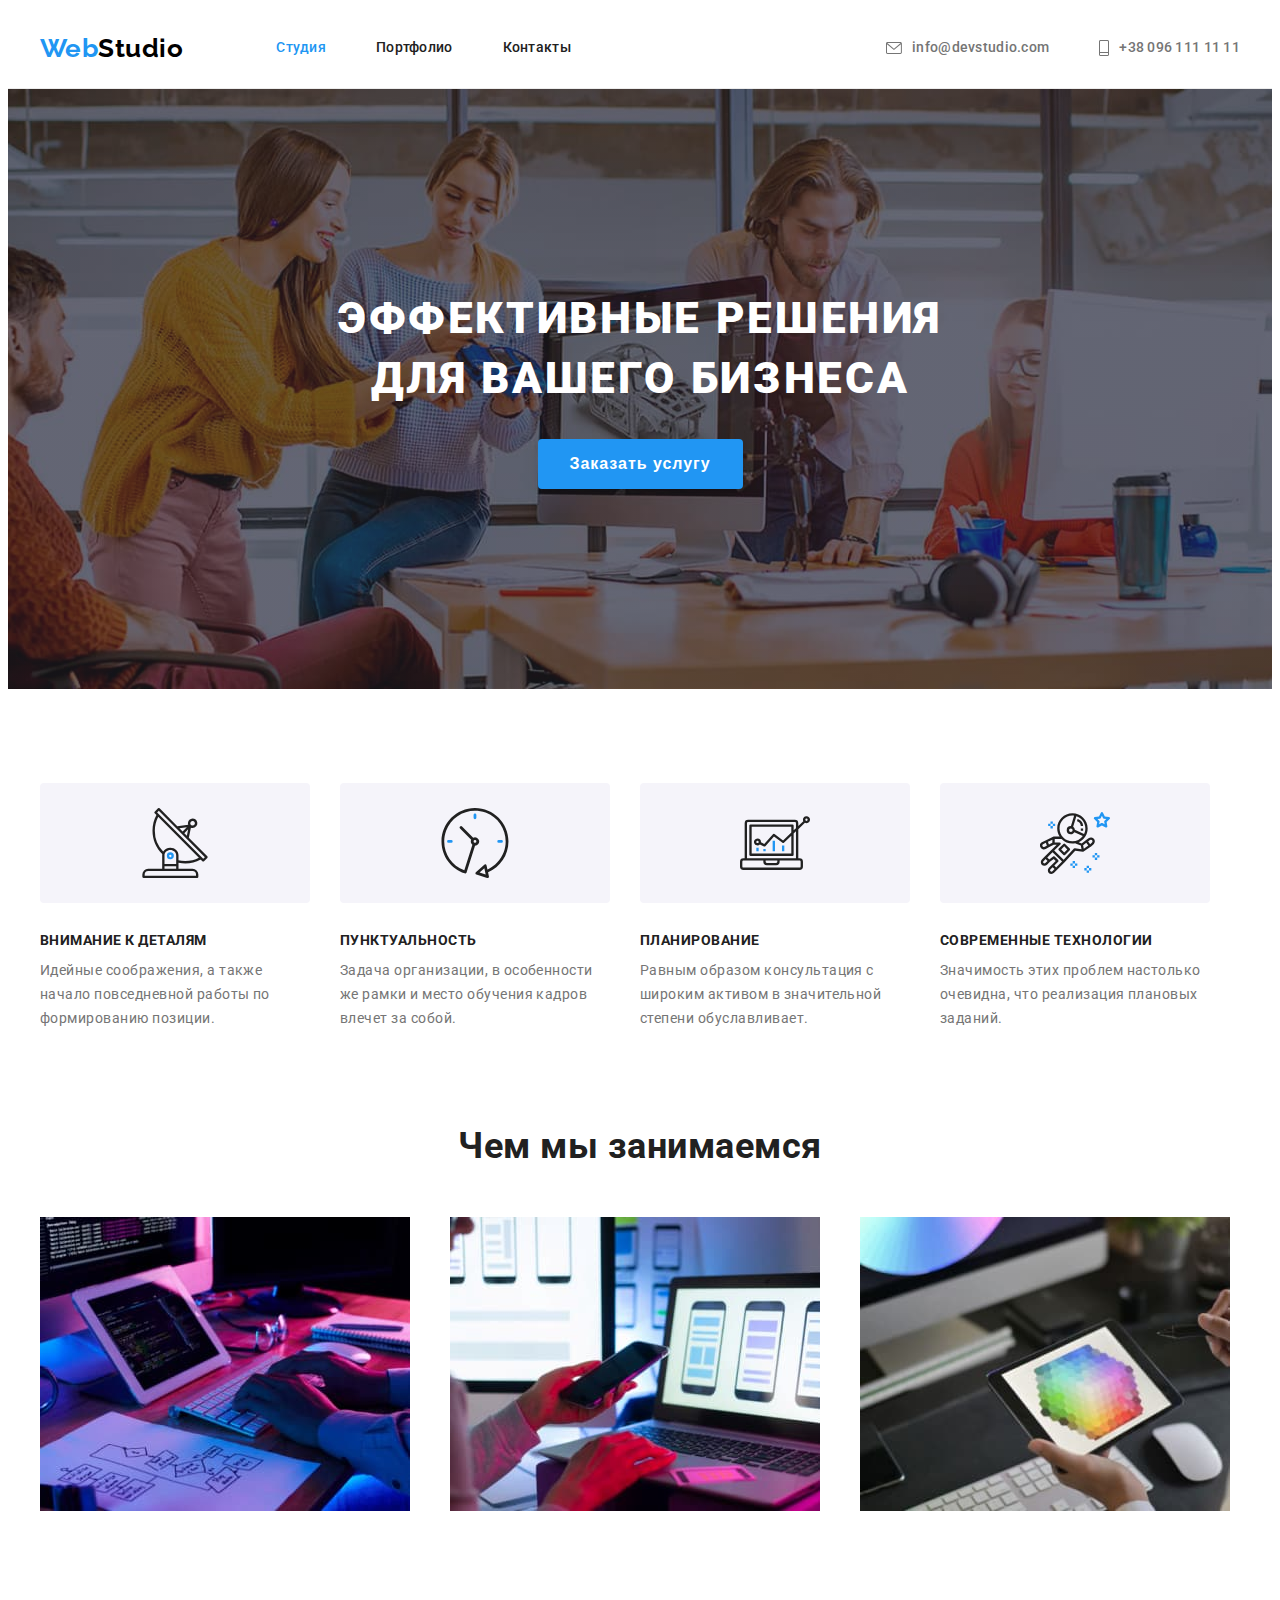
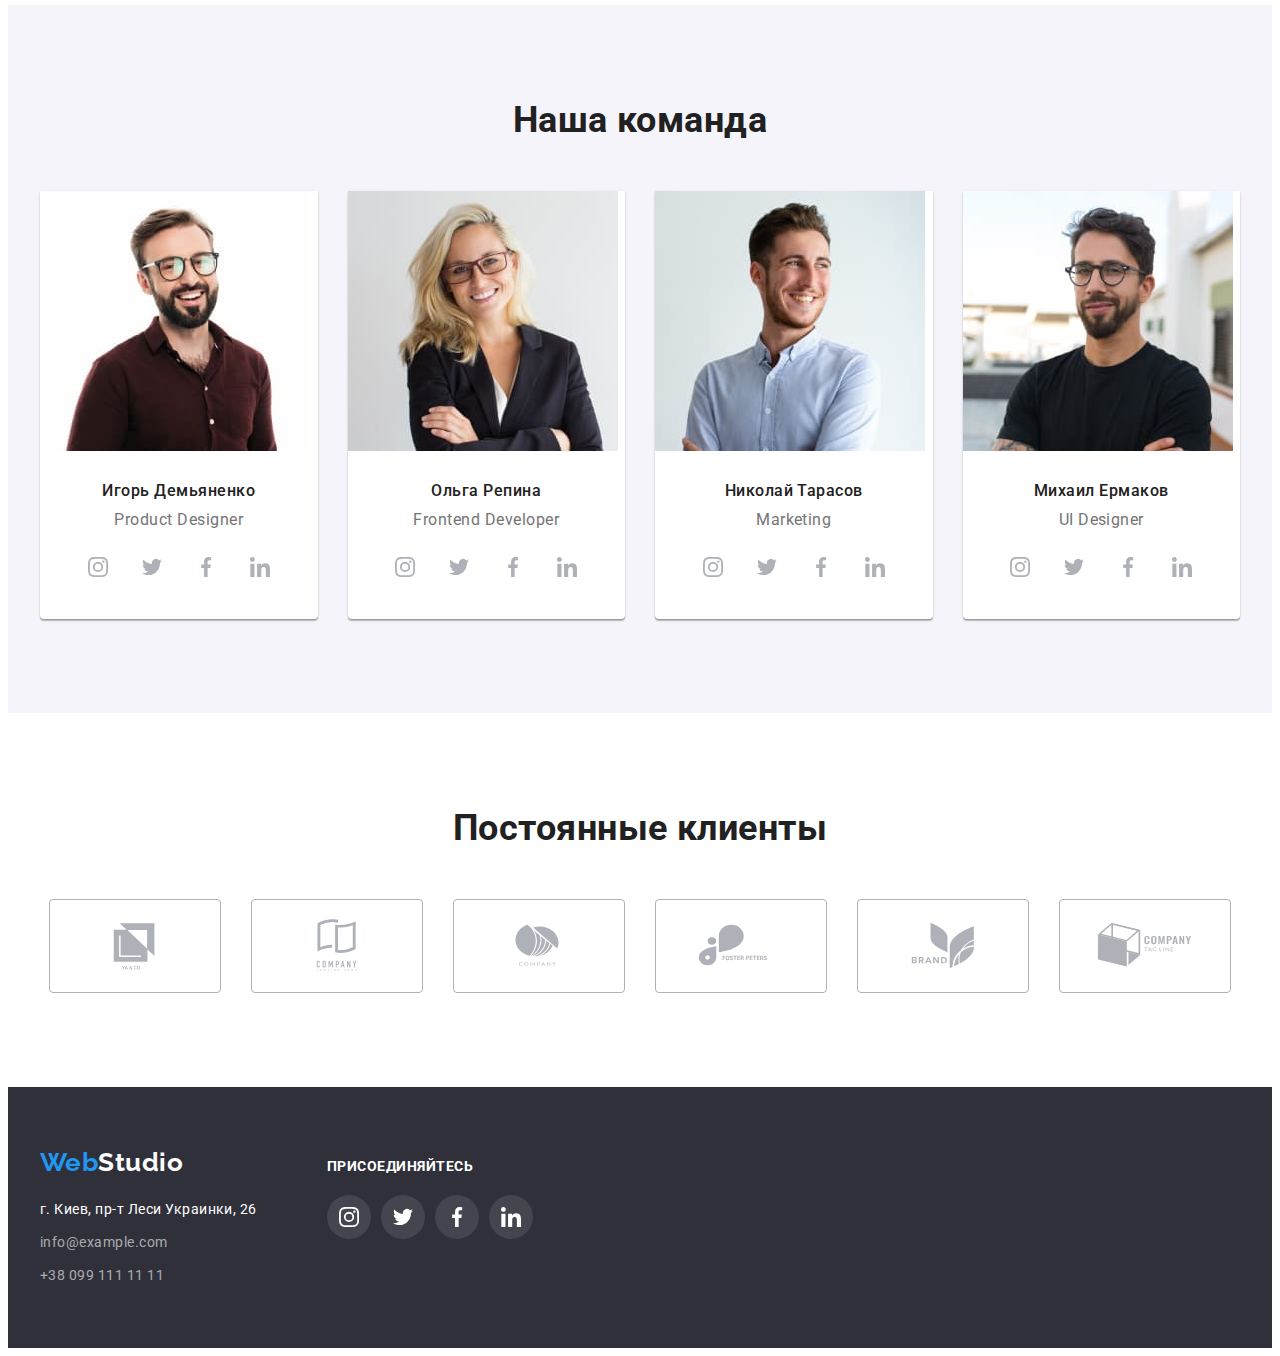
==== index.html @ e59febc9 "Добавляет файлы ДЗ #4" ====
<!DOCTYPE html>
<html lang="ru">
  <head>
    <meta charset="UTF-8" />
    <meta http-equiv="X-UA-Compatible" content="IE=edge" />
    <meta name="viewport" content="width=device-width, initial-scale=1.0" />
    <title>Веб-студия</title>
    <link rel="preconnect" href="https://fonts.gstatic.com" />
    <link
      href="https://fonts.googleapis.com/css2?family=Raleway:wght@700&family=Roboto:wght@400;500;700;900&display=swap"
      rel="stylesheet"
    />
    <link
      rel="stylesheet"
      href="https://cdnjs.cloudflare.com/ajax/libs/modern-normalize/1.0.0/modern-normalize.min.css"
      integrity="sha512-ISS7cAi1PEhQ8jnbJpJZMd29NlhNj4AWYyLOSp2CE/CsHxTCu+r+t0D2yoJudVrd0/8fTVPUVDzY5Tvli75u/g=="
      crossorigin="anonymous"
    />
    <link rel="stylesheet" href="./css/styles.css" />
  </head>
  <body>
    <!-- HEADER -->
    <header class="header">
      <div class="container header-container">
        <nav class="navigation">
          <a class="logo-link header-logo link" lang="en" href="./index.html"
            >Web<span class="header-logo-decor">Studio</span></a
          >
          <ul class="menu list">
            <li class="menu-item">
              <a class="menu-link link current-page-item" href="./index.html">Студия</a>
            </li>
            <li class="menu-item">
              <a class="menu-link link" href="./portfolio.html">Портфолио</a>
            </li>
            <li class="menu-item">
              <a class="menu-link link" href="">Контакты</a>
            </li>
          </ul>
        </nav>
        <ul class="contacts-list list">
          <li class="contacts-item">
            <a class="contacts-link link" href="mailto:info@devstudio.com">
              <svg class="contacts-icon" width="16" height="12">
                <use href="./images/icons.svg#icon-envelope"></use>
              </svg>
              info@devstudio.com</a
            >
          </li>
          <li class="contacts-item">
            <a class="contacts-link link" href="tel:+380961111111">
              <svg class="contacts-icon" width="10" height="16">
                <use href="./images/icons.svg#icon-phone"></use>
              </svg>
              +38 096 111 11 11</a
            >
          </li>
        </ul>
      </div>
    </header>
    <main>
      <!-- HERO -->
      <section class="hero">
        <div class="container">
          <h1 class="hero-title">Эффективные решения для вашего бизнеса</h1>
          <button class="modal-btn" type="button">Заказать услугу</button>
        </div>
      </section>
      <!-- ADVANTAGES -->
      <section class="advantages section">
        <div class="container">
          <h2 class="title visually-hidden">Преимущества студии</h2>
          <ul class="advantages-list list">
            <li class="advantages-list-item">
              <div class="advantages-icon-container">
                <svg width="70" height="70">
                  <use href="./images/icons.svg#icon-antenna"></use>
                </svg>
              </div>
              <h3 class="advantages-list-item-title">Внимание к деталям</h3>
              <p class="advantages-list-item-description">
                Идейные соображения, а также начало повседневной работы по формированию позиции.
              </p>
            </li>
            <li class="advantages-list-item">
              <div class="advantages-icon-container">
                <svg width="70" height="70">
                  <use href="./images/icons.svg#icon-clock"></use>
                </svg>
              </div>
              <h3 class="advantages-list-item-title">Пунктуальность</h3>
              <p class="advantages-list-item-description">
                Задача организации, в особенности же рамки и место обучения кадров влечет за собой.
              </p>
            </li>
            <li class="advantages-list-item">
              <div class="advantages-icon-container">
                <svg width="70" height="70">
                  <use href="./images/icons.svg#icon-diagram"></use>
                </svg>
              </div>
              <h3 class="advantages-list-item-title">Планирование</h3>
              <p class="advantages-list-item-description">
                Равным образом консультация с широким активом в значительной степени обуславливает.
              </p>
            </li>
            <li class="advantages-list-item">
              <div class="advantages-icon-container">
                <svg width="70" height="70">
                  <use href="./images/icons.svg#icon-astronaut"></use>
                </svg>
              </div>
              <h3 class="advantages-list-item-title">Современные технологии</h3>
              <p class="advantages-list-item-description">
                Значимость этих проблем настолько очевидна, что реализация плановых заданий.
              </p>
            </li>
          </ul>
        </div>
      </section>
      <!-- SERVICES -->
      <section class="services">
        <div class="container">
          <h2 class="title">Чем мы занимаемся</h2>
          <ul class="services-img-list list">
            <li class="services-img-list-item">
              <img
                class="services-img-list-img"
                src="./images/services/service-1.jpg"
                alt="Человек набирает программу на компьютере"
                width="370"
                height="294"
              />
            </li>
            <li class="services-img-list-item">
              <img
                class="services-img-list-img"
                src="./images/services/service-2.jpg"
                alt="Человек смотрит на смартфон и экран ноутбука"
                width="370"
                height="294"
              />
            </li>
            <li class="services-img-list-item">
              <img
                class="services-img-list-img"
                src="./images/services/service-3.jpg"
                alt="Человек выбирает цвет из палитры на планшете"
                width="370"
                height="294"
              />
            </li>
          </ul>
        </div>
      </section>
      <!-- TEAM -->
      <section class="team section">
        <div class="container">
          <h2 class="title">Наша команда</h2>
          <ul class="team-list list">
            <li class="team-list-item">
              <div class="team-list-item-container">
                <div class="team-list-item-thumb">
                  <img
                    class="team-list-item-img"
                    src="./images/team/igor.jpg"
                    alt="Игорь Демьяненко"
                    width="270"
                    height="260"
                  />
                </div>
                <div class="team-list-item-content">
                  <h3 class="team-list-item-title">Игорь Демьяненко</h3>
                  <p class="team-list-item-description" lang="en">Product Designer</p>
                  <ul class="social-list list">
                    <li class="social-list-item">
                      <a class="social-list-link social-links-light-theme link" href="">
                        <svg class="social-list-icon" width="20" height="20">
                          <use href="./images/icons.svg#icon-instagram"></use>
                        </svg>
                      </a>
                    </li>
                    <li class="social-list-item">
                      <a class="social-list-link social-links-light-theme link" href="">
                        <svg class="social-list-icon" width="20" height="20">
                          <use href="./images/icons.svg#icon-twitter"></use>
                        </svg>
                      </a>
                    </li>
                    <li class="social-list-item">
                      <a class="social-list-link social-links-light-theme link" href="">
                        <svg class="social-list-icon" width="20" height="20">
                          <use href="./images/icons.svg#icon-facebook"></use>
                        </svg>
                      </a>
                    </li>
                    <li class="social-list-item">
                      <a class="social-list-link social-links-light-theme link" href="">
                        <svg class="social-list-icon" width="20" height="20">
                          <use href="./images/icons.svg#icon-linkedin"></use>
                        </svg>
                      </a>
                    </li>
                  </ul>
                </div>
              </div>
            </li>
            <li class="team-list-item">
              <div class="team-list-item-container">
                <div class="team-list-item-thumb">
                  <img
                    class="team-list-item-img"
                    src="./images/team/olga.jpg"
                    alt="Ольга Репина"
                    width="270"
                    height="260"
                  />
                </div>
                <div class="team-list-item-content">
                  <h3 class="team-list-item-title">Ольга Репина</h3>
                  <p class="team-list-item-description" lang="en">Frontend Developer</p>
                  <ul class="social-list list">
                    <li class="social-list-item">
                      <a class="social-list-link social-links-light-theme link" href="">
                        <svg class="social-list-icon" width="20" height="20">
                          <use href="./images/icons.svg#icon-instagram"></use>
                        </svg>
                      </a>
                    </li>
                    <li class="social-list-item">
                      <a class="social-list-link social-links-light-theme link" href="">
                        <svg class="social-list-icon" width="20" height="20">
                          <use href="./images/icons.svg#icon-twitter"></use>
                        </svg>
                      </a>
                    </li>
                    <li class="social-list-item">
                      <a class="social-list-link social-links-light-theme link" href="">
                        <svg class="social-list-icon" width="20" height="20">
                          <use href="./images/icons.svg#icon-facebook"></use>
                        </svg>
                      </a>
                    </li>
                    <li class="social-list-item">
                      <a class="social-list-link social-links-light-theme link" href="">
                        <svg class="social-list-icon" width="20" height="20">
                          <use href="./images/icons.svg#icon-linkedin"></use>
                        </svg>
                      </a>
                    </li>
                  </ul>
                </div>
              </div>
            </li>
            <li class="team-list-item">
              <div class="team-list-item-container">
                <div class="team-list-item-thumb">
                  <img
                    class="team-list-item-img"
                    src="./images/team/nikolai.jpg"
                    alt="Николай Тарасов"
                    width="270"
                    height="260"
                  />
                </div>
                <div class="team-list-item-content">
                  <h3 class="team-list-item-title">Николай Тарасов</h3>
                  <p class="team-list-item-description" lang="en">Marketing</p>
                  <ul class="social-list list">
                    <li class="social-list-item">
                      <a class="social-list-link social-links-light-theme link" href="">
                        <svg class="social-list-icon" width="20" height="20">
                          <use href="./images/icons.svg#icon-instagram"></use>
                        </svg>
                      </a>
                    </li>
                    <li class="social-list-item">
                      <a class="social-list-link social-links-light-theme link" href="">
                        <svg class="social-list-icon" width="20" height="20">
                          <use href="./images/icons.svg#icon-twitter"></use>
                        </svg>
                      </a>
                    </li>
                    <li class="social-list-item">
                      <a class="social-list-link social-links-light-theme link" href="">
                        <svg class="social-list-icon" width="20" height="20">
                          <use href="./images/icons.svg#icon-facebook"></use>
                        </svg>
                      </a>
                    </li>
                    <li class="social-list-item">
                      <a class="social-list-link social-links-light-theme link" href="">
                        <svg class="social-list-icon" width="20" height="20">
                          <use href="./images/icons.svg#icon-linkedin"></use>
                        </svg>
                      </a>
                    </li>
                  </ul>
                </div>
              </div>
            </li>
            <li class="team-list-item">
              <div class="team-list-item-container">
                <div class="team-list-item-thumb">
                  <img
                    class="team-list-item-img"
                    src="./images/team/mikhail.jpg"
                    alt="Михаил Ермаков"
                    width="270"
                    height="260"
                  />
                </div>
                <div class="team-list-item-content">
                  <h3 class="team-list-item-title">Михаил Ермаков</h3>
                  <p class="team-list-item-description" lang="en">UI Designer</p>
                  <ul class="social-list list">
                    <li class="social-list-item">
                      <a class="social-list-link social-links-light-theme link" href="">
                        <svg class="social-list-icon" width="20" height="20">
                          <use href="./images/icons.svg#icon-instagram"></use>
                        </svg>
                      </a>
                    </li>
                    <li class="social-list-item">
                      <a class="social-list-link social-links-light-theme link" href="">
                        <svg class="social-list-icon" width="20" height="20">
                          <use href="./images/icons.svg#icon-twitter"></use>
                        </svg>
                      </a>
                    </li>
                    <li class="social-list-item">
                      <a class="social-list-link social-links-light-theme link" href="">
                        <svg class="social-list-icon" width="20" height="20">
                          <use href="./images/icons.svg#icon-facebook"></use>
                        </svg>
                      </a>
                    </li>
                    <li class="social-list-item">
                      <a class="social-list-link social-links-light-theme link" href="">
                        <svg class="social-list-icon" width="20" height="20">
                          <use href="./images/icons.svg#icon-linkedin"></use>
                        </svg>
                      </a>
                    </li>
                  </ul>
                </div>
              </div>
            </li>
          </ul>
        </div>
      </section>
      <!-- CLIENTS -->
      <section class="clients section">
        <div class="container">
          <h2 class="title">Постоянные клиенты</h2>
          <ul class="clients-list list">
            <li class="clients-list-item">
              <a href="" class="clients-list-link link">
                <svg class="clients-list-icon" width="106" height="60">
                  <use href="./images/icons.svg#icon-logo1"></use>
                </svg>
              </a>
            </li>
            <li class="clients-list-item">
              <a href="" class="clients-list-link link">
                <svg class="clients-list-icon" width="106" height="60">
                  <use href="./images/icons.svg#icon-logo2"></use>
                </svg>
              </a>
            </li>
            <li class="clients-list-item">
              <a href="" class="clients-list-link link">
                <svg class="clients-list-icon" width="106" height="60">
                  <use href="./images/icons.svg#icon-logo3"></use>
                </svg>
              </a>
            </li>
            <li class="clients-list-item">
              <a href="" class="clients-list-link link">
                <svg class="clients-list-icon" width="106" height="60">
                  <use href="./images/icons.svg#icon-logo4"></use>
                </svg>
              </a>
            </li>
            <li class="clients-list-item">
              <a href="" class="clients-list-link link">
                <svg class="clients-list-icon" width="106" height="60">
                  <use href="./images/icons.svg#icon-logo5"></use>
                </svg>
              </a>
            </li>
            <li class="clients-list-item">
              <a href="" class="clients-list-link link">
                <svg class="clients-list-icon" width="106" height="60">
                  <use href="./images/icons.svg#icon-logo6"></use>
                </svg>
              </a>
            </li>
          </ul>
        </div>
      </section>
    </main>
    <!-- FOOTER -->
    <footer class="footer">
      <div class="container">
        <div class="footer-container">
          <div class="address-container">
            <a class="logo-link footer-logo link" lang="en" href="./index.html"
              >Web<span class="footer-logo-decor">Studio</span></a
            >
            <address class="address">
              <ul class="address-contacts-list list">
                <li class="address-contacts-list-item">
                  <a
                    class="address-postal-link link"
                    href="https://goo.gl/maps/wizfUWT5925E2VPB9"
                    target="_blank"
                    rel="noopener noreferrer"
                    >г. Киев, пр-т Леси Украинки, 26</a
                  >
                </li>
                <li class="address-contacts-list-item">
                  <a class="address-mail-link link" href="mailto:info@example.com"
                    >info@example.com</a
                  >
                </li>
                <li class="address-contacts-list-item">
                  <a class="address-tel-link link" href="tel:+380991111111">+38 099 111 11 11</a>
                </li>
              </ul>
            </address>
          </div>
          <div class="social-links-container">
            <p class="social-links-caption">Присоединяйтесь</p>
            <ul class="social-list list">
              <li class="social-list-item">
                <a class="social-list-link social-links-dark-theme link" href="">
                  <svg class="social-list-icon" width="20" height="20">
                    <use href="./images/icons.svg#icon-instagram"></use>
                  </svg>
                </a>
              </li>
              <li class="social-list-item">
                <a class="social-list-link social-links-dark-theme link" href="">
                  <svg class="social-list-icon" width="20" height="20">
                    <use href="./images/icons.svg#icon-twitter"></use>
                  </svg>
                </a>
              </li>
              <li class="social-list-item">
                <a class="social-list-link social-links-dark-theme link" href="">
                  <svg class="social-list-icon" width="20" height="20">
                    <use href="./images/icons.svg#icon-facebook"></use>
                  </svg>
                </a>
              </li>
              <li class="social-list-item">
                <a class="social-list-link social-links-dark-theme link" href="">
                  <svg class="social-list-icon" width="20" height="20">
                    <use href="./images/icons.svg#icon-linkedin"></use>
                  </svg>
                </a>
              </li>
            </ul>
          </div>
        </div>
      </div>
    </footer>
  </body>
</html>
---- css/styles.css ----
:root {
  --main-font: 'Roboto', sans-serif;
  --secondary-font: 'Raleway', sans-serif;
  --accent-color: #2196f3;
  --primary-text-color: #212121;
  --secondary-text-color: #757575;
  --primary-white-color: #fff;
  --primary-black-color: #000;
  --card-set-gap: 30px;
}

h1,
h2,
h3,
h4,
h5,
h6,
p {
  margin-top: 0;
  margin-bottom: 0;
}

ul,
ol {
  margin-top: 0;
  margin-bottom: 0;
  padding-left: 0;
}

img {
  display: block;
  max-width: 100%;
  height: auto;
}

.list {
  list-style: none;
}

.link {
  text-decoration: none;
}

body {
  min-width: 1200px;
  font-family: var(--main-font);
  letter-spacing: 0.03em;
  color: var(--primary-text-color);
  background-color: var(--primary-white-color);
}

.container {
  width: 1200px;
  margin: 0 auto;
  padding-left: 15px;
  padding-right: 15px;
}

.section {
  padding-top: 94px;
  padding-bottom: 94px;
}

/* ============= COMPONENTS ============= */
.logo-link {
  display: block;

  font-family: var(--secondary-font);
  font-weight: 700;
  font-size: 26px;
  line-height: 1.19;
  color: var(--accent-color);
}

.menu .current-page-item {
  color: var(--accent-color);
}

.modal-btn {
  display: block;
  margin: 0 auto;
  padding: 10px 32px;

  font-weight: 700;
  font-size: 16px;
  line-height: 1.88;
  letter-spacing: 0.06em;
  color: var(--primary-white-color);
  background-color: var(--accent-color);
  border: 0 solid var(--accent-color);
  border-radius: 4px;
  box-shadow: 0px 4px 4px rgba(0, 0, 0, 0.15);
  cursor: pointer;
}

.title {
  margin-bottom: 50px;

  font-size: 36px;
  line-height: 1.17;
  text-align: center;
}

.visually-hidden {
  position: absolute;
  width: 1px;
  height: 1px;
  margin: -1px;
  border: 0;
  padding: 0;

  white-space: nowrap;
  clip-path: inset(100%);
  clip: rect(0 0 0 0);
  overflow: hidden;
}

.social-list {
  display: flex;
  justify-content: center;
}

.social-list-item:not(:last-child) {
  margin-right: 10px;
}

.social-list-link {
  display: flex;
  justify-content: center;
  align-items: center;
  width: 44px;
  height: 44px;

  border-radius: 50%;
}

.social-links-light-theme {
  color: #afb1b8;
}

.social-links-dark-theme {
  background-color: rgba(255, 255, 255, 0.1);
  color: var(--primary-white-color);
}

.social-list-link:hover,
.social-list-link:focus {
  color: var(--primary-white-color);
  background-color: #2196f3;
}

.social-list-icon {
  fill: currentColor;
}
/* ============= END OF COMPONENTS ============= */

/* ============= HEADER ============= */
.header {
  border-bottom-width: 1px;
  border-bottom-style: solid;
  border-bottom-color: #ececec;
}

.header-container {
  display: flex;
  align-items: center;
}

.navigation {
  display: flex;
  align-items: center;
}

.header-logo {
  margin-right: 93px;
}

.header-logo-decor {
  color: var(--primary-black-color);
}

.menu {
  display: flex;
}

.menu-item:not(:last-child) {
  margin-right: 50px;
}

.menu-link {
  display: block;
  padding: 32px 0;

  font-weight: 500;
  font-size: 14px;
  line-height: 1.14;
  letter-spacing: 0.02em;
  color: inherit;
}

.menu-link:hover,
.menu-link:focus {
  color: var(--accent-color);
}

.contacts-list {
  display: flex;
  margin-left: auto;
}

.contacts-item:not(:last-child) {
  margin-right: 50px;
}

.contacts-link {
  display: flex;
  align-items: center;
  padding: 32px 0;

  font-weight: 500;
  font-size: 14px;
  line-height: 1.14;
  letter-spacing: 0.02em;
  color: var(--secondary-text-color);
}

.contacts-link:hover,
.contacts-link:focus {
  color: var(--accent-color);
}

.contacts-icon {
  margin-right: 10px;
  fill: currentColor;
}
/* ============= END OF HEADER ============= */

/* ============= HERO ============= */
.hero {
  max-width: 1600px;
  margin: 0 auto;
  padding: 200px 0;

  background-color: #c4c4c4;
  background-image: linear-gradient(rgba(47, 48, 58, 0.4), rgba(47, 48, 58, 0.4)),
    url('../images/hero/background-image.jpg');
  background-position: 50% 50%;
  background-size: cover;
  background-repeat: no-repeat;
}

.hero-title {
  max-width: 696px;
  margin: 0 auto 30px;

  font-weight: 900;
  font-size: 44px;
  line-height: 1.36;
  text-align: center;
  letter-spacing: 0.06em;
  text-transform: uppercase;
  color: var(--primary-white-color);
}
/* ============= END OF HERO ============= */

/* ============= ADVANTAGES ============= */
.advantages-list {
  display: flex;
}

.advantages-list-item {
  width: 270px;
}

.advantages-list-item:not(:last-child) {
  margin-right: 30px;
}

.advantages-icon-container {
  display: flex;
  height: 120px;
  justify-content: center;
  align-items: center;
  margin-bottom: 30px;

  background-color: #f5f4fa;
  border-radius: 4px;
}

.advantages-list-item-title {
  margin-bottom: 10px;

  font-size: 14px;
  line-height: 1.14;
  text-transform: uppercase;
}
.advantages-list-item-description {
  font-size: 14px;
  line-height: 1.71;
  color: var(--secondary-text-color);
}
/* ============= END OF ADVANTAGES ============= */

/* ============= SERVICES ============= */
.services {
  padding-top: 0;
  padding-bottom: 94px;
}

.services-img-list {
  display: flex;
  flex-wrap: wrap;
  margin-left: calc(-1 * var(--card-set-gap));
  margin-top: calc(-1 * var(--card-set-gap));
}

.services-img-list > .services-img-list-item {
  flex-basis: calc(100% / 3 - var(--card-set-gap));
  margin-left: var(--card-set-gap);
  margin-top: var(--card-set-gap);
}
/* ============= END OF SERVICES ============= */

/* ============= TEAM ============= */
.team {
  background-color: #f5f4fa;
}

.team-list {
  display: flex;
  flex-wrap: wrap;
  margin-left: calc(-1 * var(--card-set-gap));
  margin-top: calc(-1 * var(--card-set-gap));
}

.team-list > .team-list-item {
  flex-basis: calc(100% / 4 - var(--card-set-gap));
  margin-left: var(--card-set-gap);
  margin-top: var(--card-set-gap);
}

.team-list-item-container {
  background-color: var(--primary-white-color);
  box-shadow: 0px 1px 3px rgba(0, 0, 0, 0.12), 0px 1px 1px rgba(0, 0, 0, 0.14),
    0px 2px 1px rgba(0, 0, 0, 0.2);
  border-radius: 0px 0px 4px 4px;
  overflow: hidden;
}

.team-list-item-content {
  padding: 30px 0;
}

.team-list-item-title {
  margin-bottom: 10px;

  font-weight: 500;
  font-size: 16px;
  line-height: 1.19;
  text-align: center;
}

.team-list-item-description {
  margin-bottom: 16px;

  font-size: 16px;
  line-height: 1.19;
  text-align: center;
  color: var(--secondary-text-color);
}
/* ============= END OF TEAM ============= */

/* ============= CLIENTS ============= */
.clients-list {
  display: flex;
  justify-content: center;
}

.clients-list-item:not(:last-child) {
  margin-right: 30px;
}

.clients-list-link {
  display: flex;
  justify-content: center;
  align-items: center;
  width: 170px;
  height: 92px;

  color: #afb1b8;
  border: 1px solid #afb1b8;
  border-radius: 4px;
}

.clients-list-link:hover,
.clients-list-link:focus {
  color: #2196f3;
  border: 1px solid #2196f3;
}

.clients-list-icon {
  fill: currentColor;
}
/* ============= END OF CLIENTS ============= */

/* ============= WORKS ============= */
.works-filter-btn-list {
  display: flex;
  justify-content: center;
  margin: 0 auto;
  margin-bottom: 50px;
}

.works-filter-btn-list-item:not(:last-child) {
  margin-right: 8px;
}

.works-filter-btn {
  display: block;
  padding: 6px 22px;

  letter-spacing: inherit;
  font-weight: 500;
  font-size: 16px;
  line-height: 1.63;
  color: inherit;
  background-color: #f5f4fa;
  border: 0 solid #f5f4fa;
  border-radius: 4px;
  cursor: pointer;
}

.works-filter-btn:hover,
.works-filter-btn:focus {
  color: var(--primary-white-color);
  background-color: var(--accent-color);
  border: 0 solid var(--accent-color);
  border-radius: 4px;
  box-shadow: 0px 3px 1px rgba(0, 0, 0, 0.1), 0px 1px 2px rgba(0, 0, 0, 0.08),
    0px 2px 2px rgba(0, 0, 0, 0.12);
}

.works-list {
  display: flex;
  flex-wrap: wrap;
  margin-left: calc(-1 * var(--card-set-gap));
  margin-top: calc(-1 * var(--card-set-gap));
}

.works-list > .works-list-item {
  flex-basis: calc(100% / 3 - var(--card-set-gap));
  margin-left: var(--card-set-gap);
  margin-top: var(--card-set-gap);
}

.works-list-item-container:hover,
.works-list-item-container:focus {
  box-shadow: 0px 1px 1px rgba(0, 0, 0, 0.12), 0px 4px 4px rgba(0, 0, 0, 0.06),
    1px 4px 6px rgba(0, 0, 0, 0.16);
}

.works-list-item-content {
  padding: 20px 24px;

  border: 1px solid #eee;
  border-top: none;
}

.works-list-link-title {
  margin-bottom: 4px;

  font-size: 18px;
  line-height: 2;
  letter-spacing: 0.06em;
  color: var(--primary-text-color);
}

.works-list-link-description {
  font-size: 16px;
  line-height: 1.88;
  color: var(--secondary-text-color);
}
/* ============= END OF WORKS ============= */

/* ============= FOOTER ============= */
.footer {
  padding: 60px 0;

  background-color: #2f303a;
}

.footer-container {
  display: flex;
  align-items: baseline;
}

.address-container {
  margin-right: 70px;
}

.footer-logo {
  margin-bottom: 20px;
}

.footer-logo-decor {
  color: var(--primary-white-color);
}

.address-contacts-list-item {
  font-style: normal;
  font-weight: 400;
  font-size: 14px;
  line-height: 1.71;
}

.address-contacts-list-item:not(:last-child) {
  margin-bottom: 9px;
}

.address-postal-link {
  color: var(--primary-white-color);
}

.address-mail-link,
.address-tel-link {
  color: rgba(255, 255, 255, 0.6);
}

.social-links-caption {
  margin-bottom: 20px;

  font-weight: 700;
  font-size: 14px;
  line-height: 1.14;
  text-transform: uppercase;
  color: var(--primary-white-color);
}
/* ============= END OF FOOTER ============= */ ;
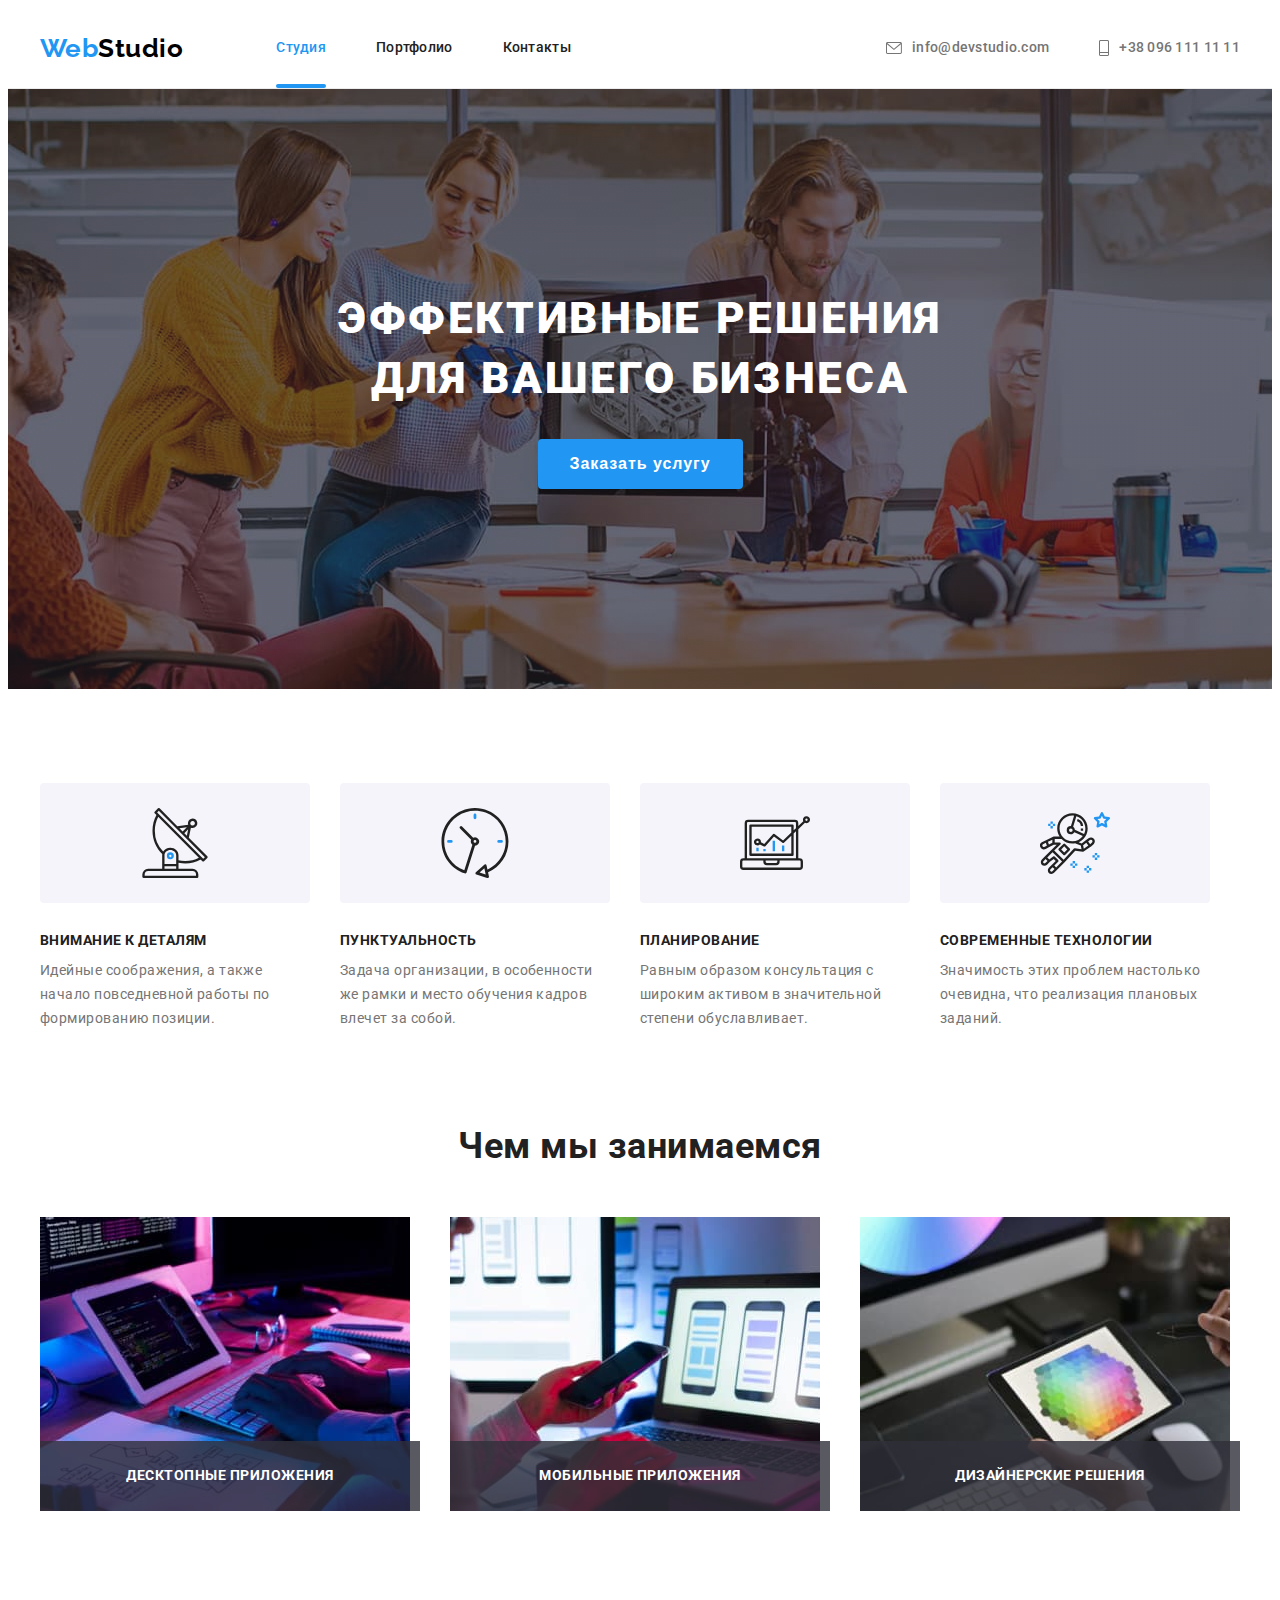
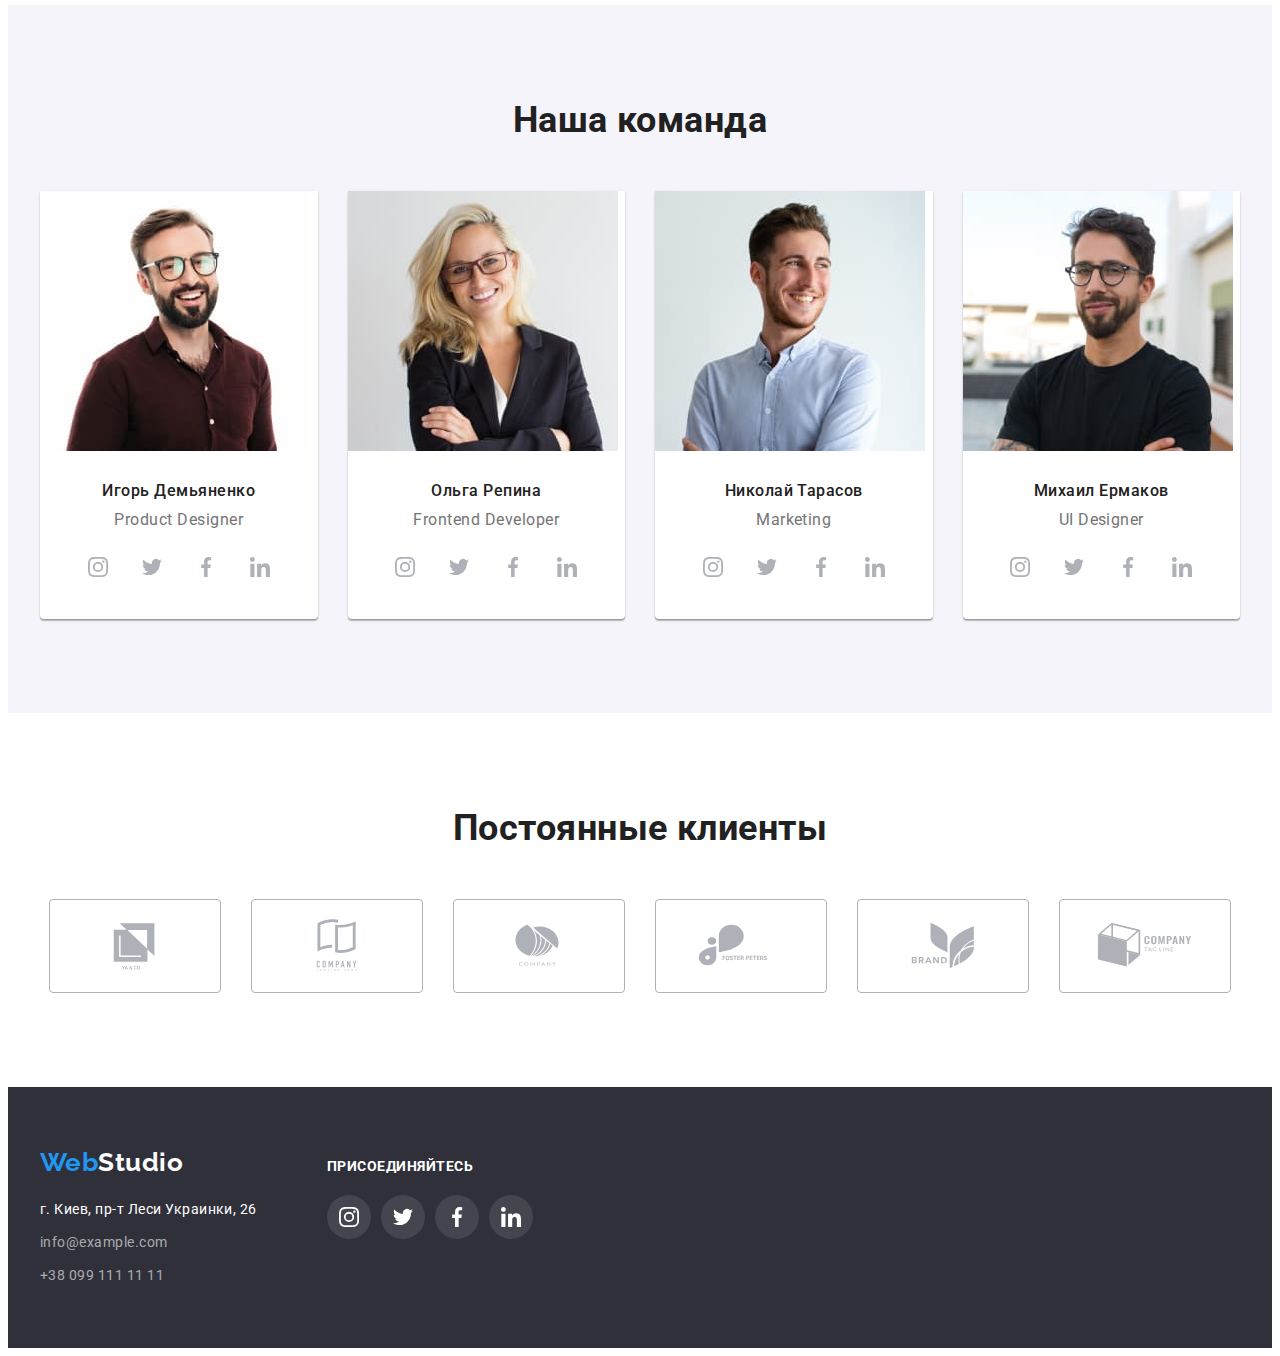
==== commit 4f53efac: "Добавляет текст в services и переходы при ховере" ====
--- a/index.html
+++ b/index.html
@@ -131,6 +131,7 @@
                 width="370"
                 height="294"
               />
+              <p class="services-img-list-label">Десктопные приложения</p>
             </li>
             <li class="services-img-list-item">
               <img
@@ -140,6 +141,7 @@
                 width="370"
                 height="294"
               />
+              <p class="services-img-list-label">Мобильные приложения</p>
             </li>
             <li class="services-img-list-item">
               <img
@@ -149,6 +151,7 @@
                 width="370"
                 height="294"
               />
+              <p class="services-img-list-label">Дизайнерские решения</p>
             </li>
           </ul>
         </div>
--- a/css/styles.css
+++ b/css/styles.css
@@ -76,6 +76,18 @@
   color: var(--accent-color);
 }
 
+.current-page-item::after {
+  content: '';
+  position: absolute;
+  width: 100%;
+  height: 4px;
+  left: 0;
+  bottom: 0;
+
+  border-radius: 2px;
+  background-color: var(--accent-color);
+}
+
 .modal-btn {
   display: block;
   margin: 0 auto;
@@ -130,8 +142,10 @@
   align-items: center;
   width: 44px;
   height: 44px;
-
   border-radius: 50%;
+
+  transition: color 250ms cubic-bezier(0.4, 0, 0.2, 1),
+    background-color 250ms cubic-bezier(0.4, 0, 0.2, 1);
 }
 
 .social-links-light-theme {
@@ -146,7 +160,7 @@
 .social-list-link:hover,
 .social-list-link:focus {
   color: var(--primary-white-color);
-  background-color: #2196f3;
+  background-color: var(--accent-color);
 }
 
 .social-list-icon {
@@ -183,6 +197,10 @@
   display: flex;
 }
 
+.menu-item {
+  position: relative;
+}
+
 .menu-item:not(:last-child) {
   margin-right: 50px;
 }
@@ -196,6 +214,8 @@
   line-height: 1.14;
   letter-spacing: 0.02em;
   color: inherit;
+
+  transition: color 250ms cubic-bezier(0.4, 0, 0.2, 1);
 }
 
 .menu-link:hover,
@@ -222,6 +242,8 @@
   line-height: 1.14;
   letter-spacing: 0.02em;
   color: var(--secondary-text-color);
+
+  transition: color 250ms cubic-bezier(0.4, 0, 0.2, 1);
 }
 
 .contacts-link:hover,
@@ -314,10 +336,28 @@
   margin-top: calc(-1 * var(--card-set-gap));
 }
 
-.services-img-list > .services-img-list-item {
+.services-img-list-item {
+  position: relative;
   flex-basis: calc(100% / 3 - var(--card-set-gap));
   margin-left: var(--card-set-gap);
   margin-top: var(--card-set-gap);
+}
+
+.services-img-list-label {
+  position: absolute;
+  left: 0;
+  bottom: 0;
+  width: 100%;
+  padding: 27px 0;
+
+  font-weight: 700;
+  font-size: 14px;
+  line-height: 1.14;
+  text-align: center;
+  text-transform: uppercase;
+
+  color: var(--primary-white-color);
+  background-color: rgba(47, 48, 58, 0.8);
 }
 /* ============= END OF SERVICES ============= */
 
@@ -390,12 +430,14 @@
   color: #afb1b8;
   border: 1px solid #afb1b8;
   border-radius: 4px;
+
+  transition: color 250ms cubic-bezier(0.4, 0, 0.2, 1), border 250ms cubic-bezier(0.4, 0, 0.2, 1);
 }
 
 .clients-list-link:hover,
 .clients-list-link:focus {
-  color: #2196f3;
-  border: 1px solid #2196f3;
+  color: var(--accent-color);
+  border: 1px solid var(--accent-color);
 }
 
 .clients-list-icon {
@@ -425,17 +467,19 @@
   line-height: 1.63;
   color: inherit;
   background-color: #f5f4fa;
-  border: 0 solid #f5f4fa;
+  border: 0 solid transparent;
   border-radius: 4px;
   cursor: pointer;
+
+  transition: color 250ms cubic-bezier(0.4, 0, 0.2, 1),
+    background-color 250ms cubic-bezier(0.4, 0, 0.2, 1),
+    box-shadow 250ms cubic-bezier(0.4, 0, 0.2, 1);
 }
 
 .works-filter-btn:hover,
 .works-filter-btn:focus {
   color: var(--primary-white-color);
   background-color: var(--accent-color);
-  border: 0 solid var(--accent-color);
-  border-radius: 4px;
   box-shadow: 0px 3px 1px rgba(0, 0, 0, 0.1), 0px 1px 2px rgba(0, 0, 0, 0.08),
     0px 2px 2px rgba(0, 0, 0, 0.12);
 }
@@ -447,10 +491,14 @@
   margin-top: calc(-1 * var(--card-set-gap));
 }
 
-.works-list > .works-list-item {
+.works-list-item {
   flex-basis: calc(100% / 3 - var(--card-set-gap));
   margin-left: var(--card-set-gap);
   margin-top: var(--card-set-gap);
+}
+
+.works-list-item-container {
+  transition: box-shadow 250ms cubic-bezier(0.4, 0, 0.2, 1);
 }
 
 .works-list-item-container:hover,
